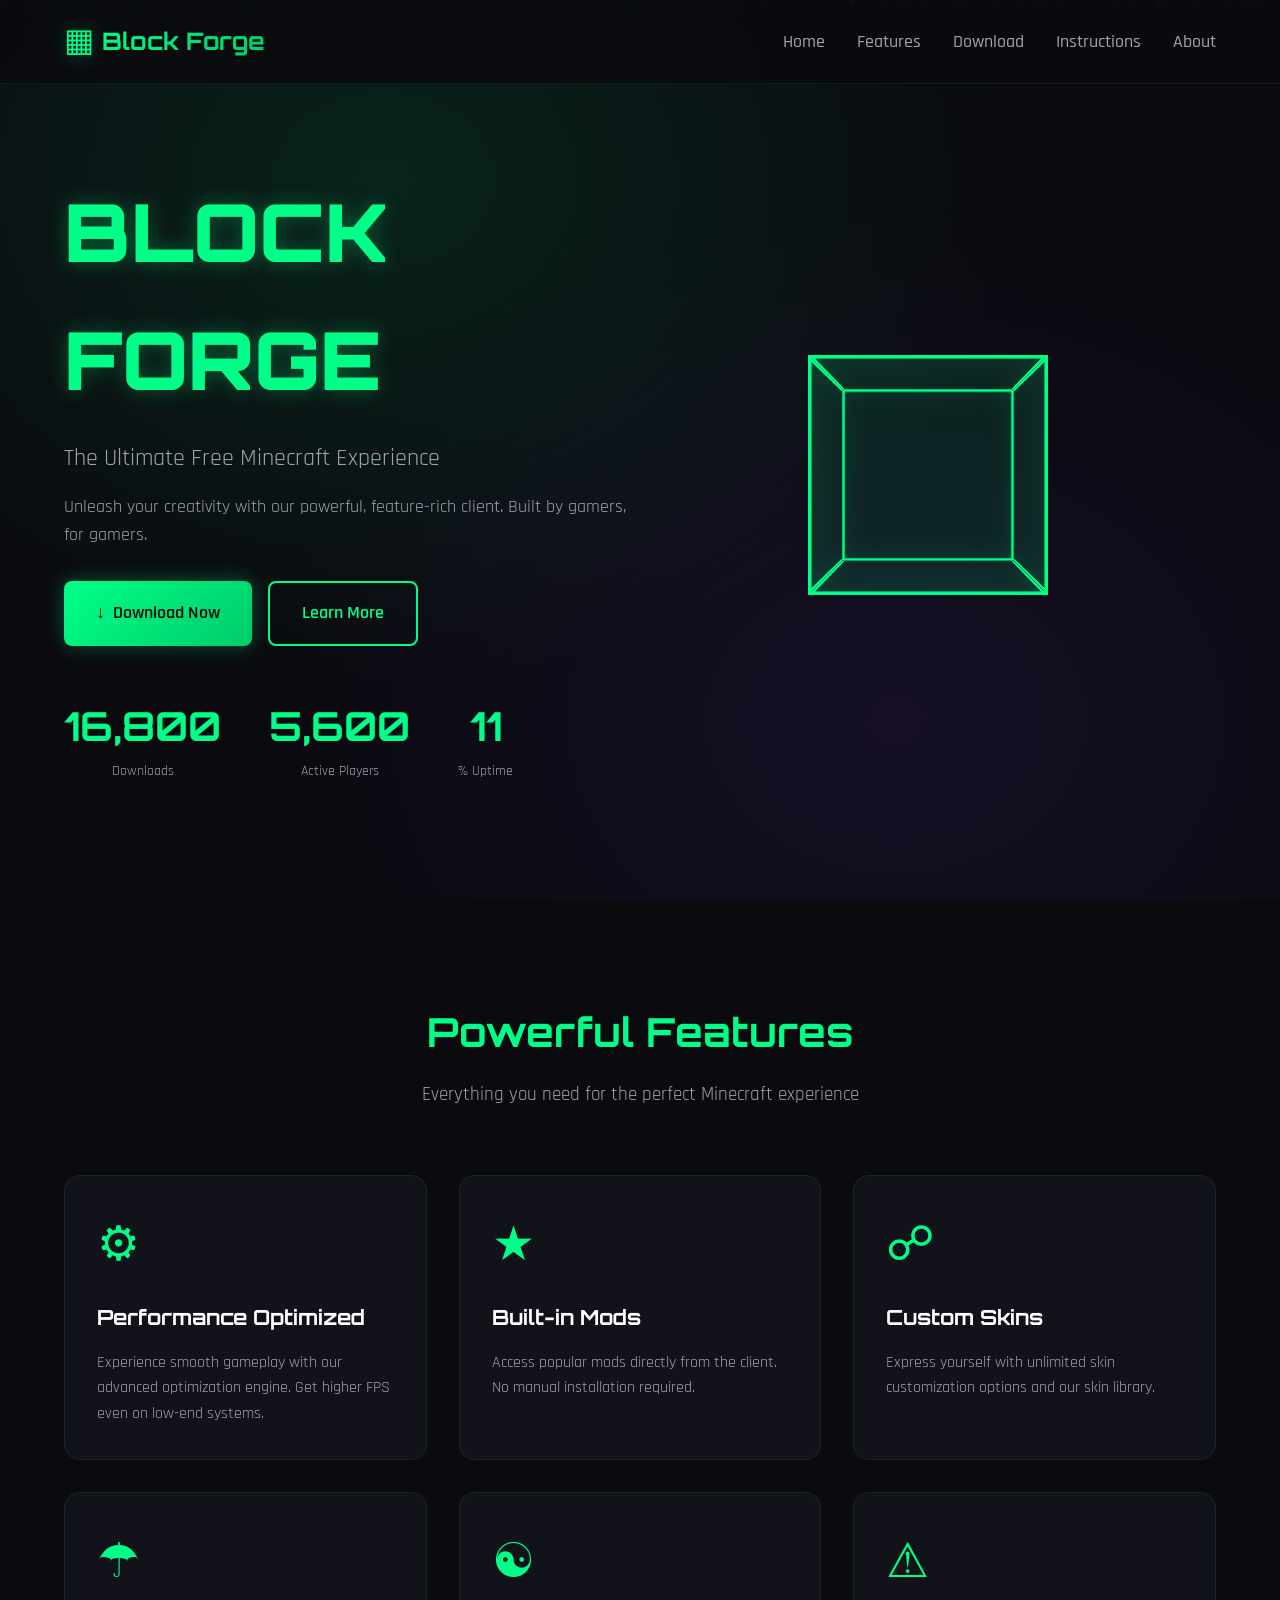
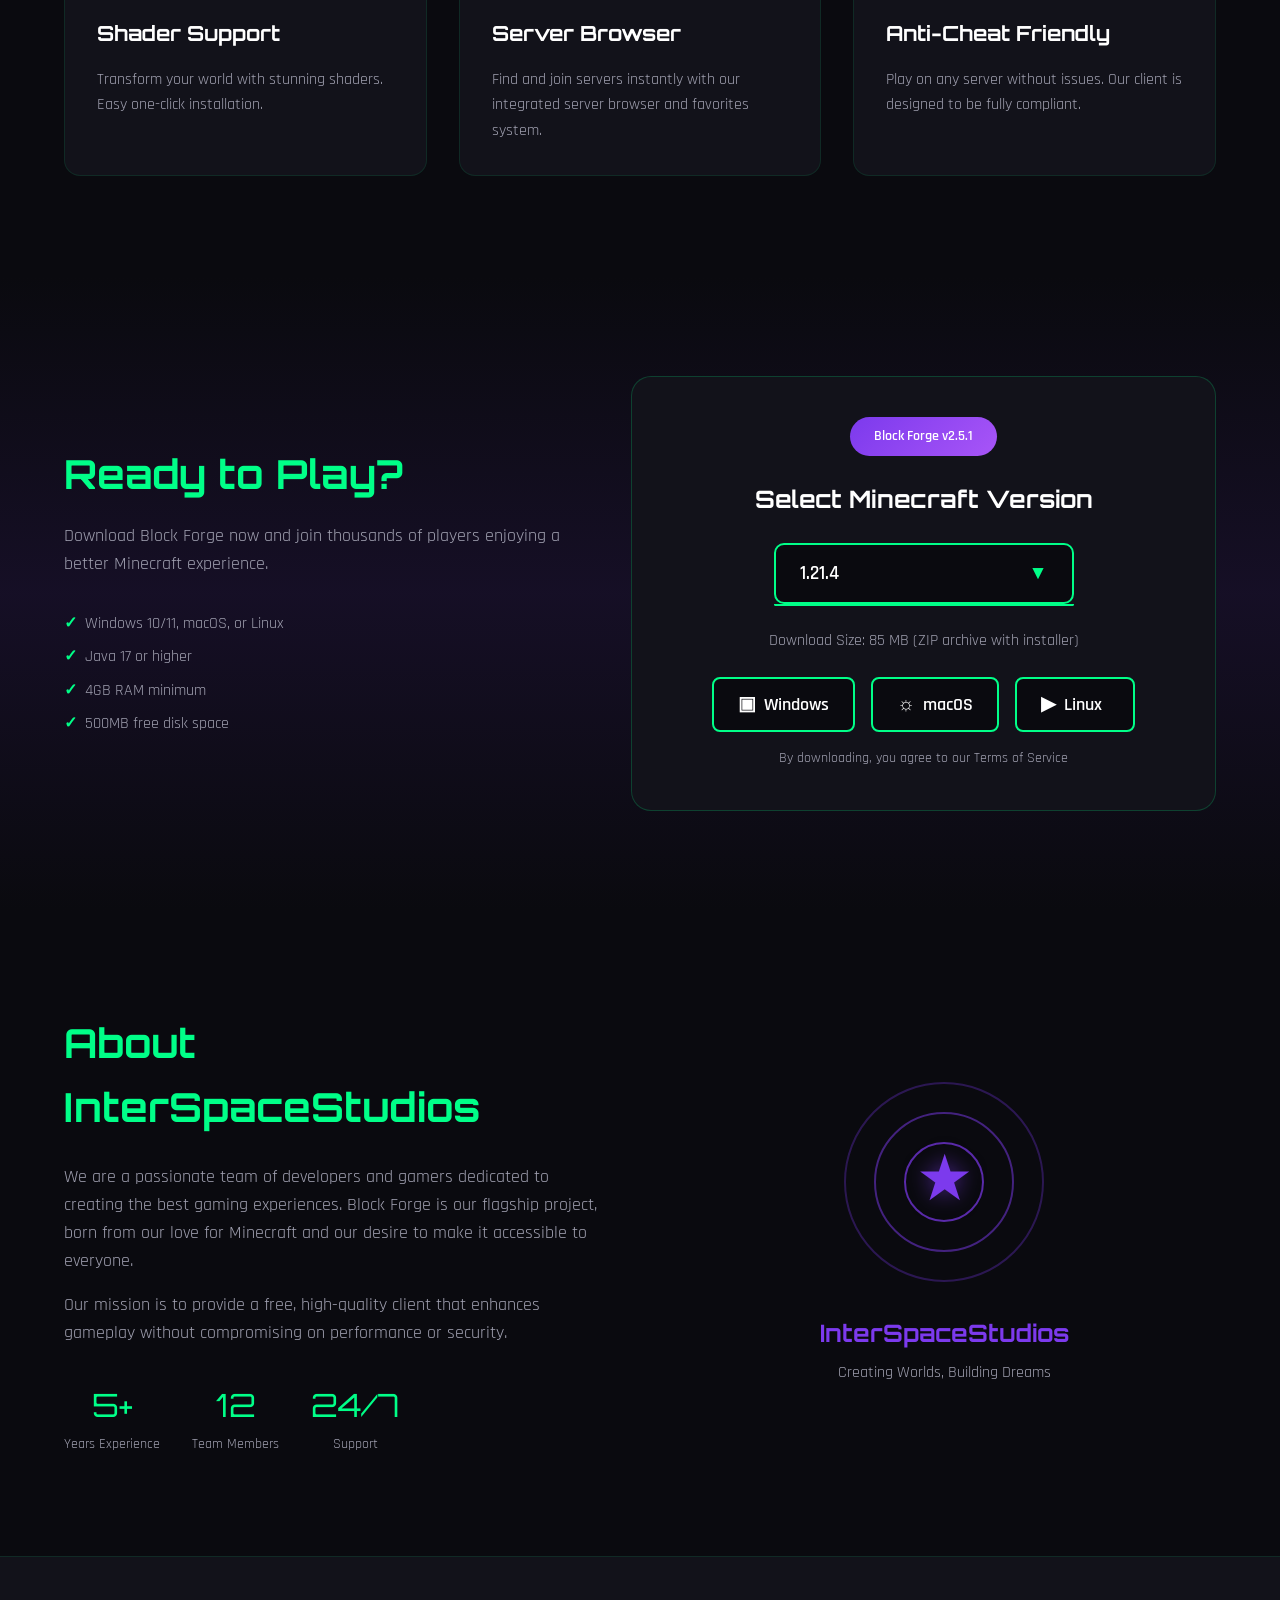
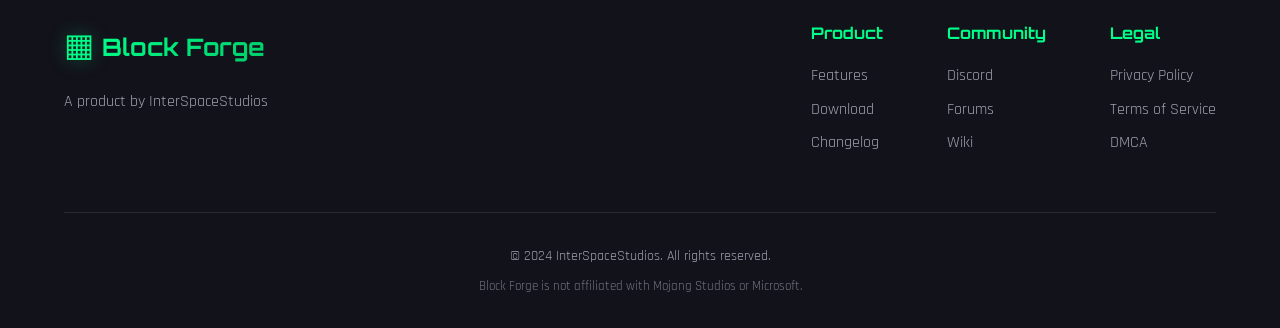
==== index.html @ 1bf1a65d "Rename BlockForge.html to index.html" ====
<!DOCTYPE html>
<html lang="en">
<head>
    <meta charset="UTF-8">
    <meta name="viewport" content="width=device-width, initial-scale=1.0">
    <title>Block Forge | Free Minecraft Client by InterSpaceStudios</title>
    <link rel="stylesheet" href="styles.css">
    <link href="https://fonts.googleapis.com/css2?family=Orbitron:wght@400;700;900&family=Rajdhani:wght@400;500;700&display=swap" rel="stylesheet">
</head>
<body>
    <div class="particles" id="particles"></div>

    <nav class="navbar">
        <div class="nav-brand">
            <div class="logo">
                <span class="logo-icon">&#9638;</span>
                <span class="logo-text">Block Forge</span>
            </div>
        </div>
        <ul class="nav-links">
            <li><a href="#home">Home</a></li>
            <li><a href="#features">Features</a></li>
            <li><a href="#download">Download</a></li>
            <li><a href="instructions.html">Instructions</a></li>
            <li><a href="#about">About</a></li>
        </ul>
        <button class="mobile-menu-btn" id="mobileMenuBtn">
            <span></span>
            <span></span>
            <span></span>
        </button>
    </nav>

    <section id="home" class="hero">
        <div class="hero-content">
            <h1 class="glitch" data-text="BLOCK FORGE">BLOCK FORGE</h1>
            <p class="tagline">The Ultimate Free Minecraft Experience</p>
            <p class="description">Unleash your creativity with our powerful, feature-rich client. Built by gamers, for gamers.</p>
            <div class="cta-buttons">
                <a href="#download" class="btn btn-primary">
                    <span class="btn-icon">&#8595;</span>
                    Download Now
                </a>
                <a href="#features" class="btn btn-secondary">Learn More</a>
            </div>
            <div class="stats">
                <div class="stat">
                    <span class="stat-number" data-target="150000">0</span>
                    <span class="stat-label">Downloads</span>
                </div>
                <div class="stat">
                    <span class="stat-number" data-target="50000">0</span>
                    <span class="stat-label">Active Players</span>
                </div>
                <div class="stat">
                    <span class="stat-number" data-target="99">0</span>
                    <span class="stat-label">% Uptime</span>
                </div>
            </div>
        </div>
        <div class="hero-visual">
            <div class="cube-container">
                <div class="cube">
                    <div class="cube-face front"></div>
                    <div class="cube-face back"></div>
                    <div class="cube-face right"></div>
                    <div class="cube-face left"></div>
                    <div class="cube-face top"></div>
                    <div class="cube-face bottom"></div>
                </div>
            </div>
        </div>
    </section>

    <section id="features" class="features">
        <div class="section-header">
            <h2>Powerful Features</h2>
            <p>Everything you need for the perfect Minecraft experience</p>
        </div>
        <div class="features-grid">
            <div class="feature-card">
                <div class="feature-icon">&#9881;</div>
                <h3>Performance Optimized</h3>
                <p>Experience smooth gameplay with our advanced optimization engine. Get higher FPS even on low-end systems.</p>
            </div>
            <div class="feature-card">
                <div class="feature-icon">&#9733;</div>
                <h3>Built-in Mods</h3>
                <p>Access popular mods directly from the client. No manual installation required.</p>
            </div>
            <div class="feature-card">
                <div class="feature-icon">&#9741;</div>
                <h3>Custom Skins</h3>
                <p>Express yourself with unlimited skin customization options and our skin library.</p>
            </div>
            <div class="feature-card">
                <div class="feature-icon">&#9730;</div>
                <h3>Shader Support</h3>
                <p>Transform your world with stunning shaders. Easy one-click installation.</p>
            </div>
            <div class="feature-card">
                <div class="feature-icon">&#9775;</div>
                <h3>Server Browser</h3>
                <p>Find and join servers instantly with our integrated server browser and favorites system.</p>
            </div>
            <div class="feature-card">
                <div class="feature-icon">&#9888;</div>
                <h3>Anti-Cheat Friendly</h3>
                <p>Play on any server without issues. Our client is designed to be fully compliant.</p>
            </div>
        </div>
    </section>

    <section id="download" class="download">
        <div class="download-container">
            <div class="download-info">
                <h2>Ready to Play?</h2>
                <p>Download Block Forge now and join thousands of players enjoying a better Minecraft experience.</p>
                <ul class="requirements">
                    <li><span>&#10003;</span> Windows 10/11, macOS, or Linux</li>
                    <li><span>&#10003;</span> Java 17 or higher</li>
                    <li><span>&#10003;</span> 4GB RAM minimum</li>
                    <li><span>&#10003;</span> 500MB free disk space</li>
                </ul>
            </div>
            <div class="download-card">
                <div class="version-badge">Block Forge v2.5.1</div>
                <h3>Select Minecraft Version</h3>

                <div class="version-selector">
                    <div class="version-dropdown" id="versionDropdown">
                        <button class="version-selected" id="versionSelected">
                            <span class="version-text">1.21.4</span>
                            <span class="dropdown-arrow">&#9660;</span>
                        </button>
                        <div class="version-options" id="versionOptions">
                            <div class="version-category">
                                <span class="category-label">Latest Releases</span>
                                <div class="version-option selected" data-version="1.21.4">1.21.4 <span class="tag new">NEW</span></div>
                                <div class="version-option" data-version="1.21.3">1.21.3</div>
                                <div class="version-option" data-version="1.21.2">1.21.2</div>
                                <div class="version-option" data-version="1.21.1">1.21.1</div>
                                <div class="version-option" data-version="1.21">1.21</div>
                            </div>
                            <div class="version-category">
                                <span class="category-label">1.20.x</span>
                                <div class="version-option" data-version="1.20.6">1.20.6</div>
                                <div class="version-option" data-version="1.20.4">1.20.4 <span class="tag popular">POPULAR</span></div>
                                <div class="version-option" data-version="1.20.2">1.20.2</div>
                                <div class="version-option" data-version="1.20.1">1.20.1</div>
                                <div class="version-option" data-version="1.20">1.20</div>
                            </div>
                            <div class="version-category">
                                <span class="category-label">1.19.x</span>
                                <div class="version-option" data-version="1.19.4">1.19.4</div>
                                <div class="version-option" data-version="1.19.3">1.19.3</div>
                                <div class="version-option" data-version="1.19.2">1.19.2 <span class="tag popular">POPULAR</span></div>
                                <div class="version-option" data-version="1.19.1">1.19.1</div>
                                <div class="version-option" data-version="1.19">1.19</div>
                            </div>
                            <div class="version-category">
                                <span class="category-label">1.18.x</span>
                                <div class="version-option" data-version="1.18.2">1.18.2</div>
                                <div class="version-option" data-version="1.18.1">1.18.1</div>
                                <div class="version-option" data-version="1.18">1.18</div>
                            </div>
                            <div class="version-category">
                                <span class="category-label">1.17.x</span>
                                <div class="version-option" data-version="1.17.1">1.17.1</div>
                                <div class="version-option" data-version="1.17">1.17</div>
                            </div>
                            <div class="version-category">
                                <span class="category-label">1.16.x</span>
                                <div class="version-option" data-version="1.16.5">1.16.5 <span class="tag popular">POPULAR</span></div>
                                <div class="version-option" data-version="1.16.4">1.16.4</div>
                                <div class="version-option" data-version="1.16.3">1.16.3</div>
                                <div class="version-option" data-version="1.16.2">1.16.2</div>
                                <div class="version-option" data-version="1.16.1">1.16.1</div>
                            </div>
                            <div class="version-category">
                                <span class="category-label">Legacy Versions</span>
                                <div class="version-option" data-version="1.15.2">1.15.2</div>
                                <div class="version-option" data-version="1.14.4">1.14.4</div>
                                <div class="version-option" data-version="1.12.2">1.12.2 <span class="tag popular">POPULAR</span></div>
                                <div class="version-option" data-version="1.8.9">1.8.9 <span class="tag classic">CLASSIC</span></div>
                                <div class="version-option" data-version="1.7.10">1.7.10 <span class="tag classic">CLASSIC</span></div>
                            </div>
                        </div>
                    </div>
                </div>

                <p class="file-size">Download Size: 85 MB (ZIP archive with installer)</p>

                <div class="download-buttons">
                    <button class="btn btn-download" data-os="windows">
                        <span class="os-icon">&#9635;</span>
                        Windows
                    </button>
                    <button class="btn btn-download" data-os="mac">
                        <span class="os-icon">&#9788;</span>
                        macOS
                    </button>
                    <button class="btn btn-download" data-os="linux">
                        <span class="os-icon">&#9654;</span>
                        Linux
                    </button>
                </div>
                <p class="download-note">By downloading, you agree to our Terms of Service</p>
            </div>
        </div>
    </section>

    <section id="about" class="about">
        <div class="about-content">
            <div class="about-text">
                <h2>About InterSpaceStudios</h2>
                <p>We are a passionate team of developers and gamers dedicated to creating the best gaming experiences. Block Forge is our flagship project, born from our love for Minecraft and our desire to make it accessible to everyone.</p>
                <p>Our mission is to provide a free, high-quality client that enhances gameplay without compromising on performance or security.</p>
                <div class="team-stats">
                    <div class="team-stat">
                        <span class="number">5+</span>
                        <span class="label">Years Experience</span>
                    </div>
                    <div class="team-stat">
                        <span class="number">12</span>
                        <span class="label">Team Members</span>
                    </div>
                    <div class="team-stat">
                        <span class="number">24/7</span>
                        <span class="label">Support</span>
                    </div>
                </div>
            </div>
            <div class="about-visual">
                <div class="studio-logo">
                    <div class="orbit-ring"></div>
                    <div class="orbit-ring"></div>
                    <div class="orbit-ring"></div>
                    <span class="studio-icon">&#9733;</span>
                </div>
                <h3>InterSpaceStudios</h3>
                <p>Creating Worlds, Building Dreams</p>
            </div>
        </div>
    </section>

    <footer class="footer">
        <div class="footer-content">
            <div class="footer-brand">
                <div class="logo">
                    <span class="logo-icon">&#9638;</span>
                    <span class="logo-text">Block Forge</span>
                </div>
                <p>A product by InterSpaceStudios</p>
            </div>
            <div class="footer-links">
                <div class="footer-column">
                    <h4>Product</h4>
                    <a href="#features">Features</a>
                    <a href="#download">Download</a>
                    <a href="#" class="unavailable-link" data-message="Sorry, can't open Changelog right now">Changelog</a>
                </div>
                <div class="footer-column">
                    <h4>Community</h4>
                    <a href="#" class="unavailable-link" data-message="Sorry, can't open Discord right now">Discord</a>
                    <a href="#" class="unavailable-link" data-message="Sorry, can't open Forums right now">Forums</a>
                    <a href="#" class="unavailable-link" data-message="Sorry, can't open Wiki right now">Wiki</a>
                </div>
                <div class="footer-column">
                    <h4>Legal</h4>
                    <a href="#" class="unavailable-link" data-message="Sorry, can't open Privacy Policy right now">Privacy Policy</a>
                    <a href="#" class="unavailable-link" data-message="Sorry, can't open Terms of Service right now">Terms of Service</a>
                    <a href="#" class="unavailable-link" data-message="Sorry, can't open DMCA right now">DMCA</a>
                </div>
            </div>
        </div>
        <div class="footer-bottom">
            <p>&copy; 2024 InterSpaceStudios. All rights reserved.</p>
            <p class="disclaimer">Block Forge is not affiliated with Mojang Studios or Microsoft.</p>
        </div>
    </footer>

    <div class="error-modal" id="errorModal">
        <div class="error-modal-content">
            <button class="modal-close" id="errorModalClose">&times;</button>
            <div class="error-icon">&#9888;</div>
            <h3>Oops!</h3>
            <p id="errorMessage">Sorry, this feature is not available right now.</p>
            <button class="btn btn-primary" id="errorModalOk">OK</button>
        </div>
    </div>

    <div class="download-modal" id="downloadModal">
        <div class="modal-content">
            <button class="modal-close" id="modalClose">&times;</button>
            <div class="modal-icon">&#8595;</div>
            <h3>Preparing Download...</h3>
            <p id="downloadOS">Block Forge for Windows</p>
            <p id="downloadVersion">Minecraft 1.21.4</p>
            <div class="progress-bar">
                <div class="progress" id="downloadProgress"></div>
            </div>
            <p class="modal-note">Your download will begin automatically</p>
        </div>
    </div>

    <script src="script.js"></script>
</body>
</html>
---- styles.css ----
/* ===== Base Styles ===== */
* {
    margin: 0;
    padding: 0;
    box-sizing: border-box;
}

:root {
    --primary: #00ff88;
    --primary-dark: #00cc6a;
    --secondary: #7c3aed;
    --bg-dark: #0a0a0f;
    --bg-card: #12121a;
    --bg-card-hover: #1a1a25;
    --text-primary: #ffffff;
    --text-secondary: #a0a0b0;
    --gradient-1: linear-gradient(135deg, #00ff88 0%, #00cc6a 100%);
    --gradient-2: linear-gradient(135deg, #7c3aed 0%, #a855f7 100%);
    --glow: 0 0 20px rgba(0, 255, 136, 0.3);
}

html {
    scroll-behavior: smooth;
}

body {
    font-family: 'Rajdhani', sans-serif;
    background-color: var(--bg-dark);
    color: var(--text-primary);
    line-height: 1.6;
    overflow-x: hidden;
}

/* ===== Particles Background ===== */
.particles {
    position: fixed;
    top: 0;
    left: 0;
    width: 100%;
    height: 100%;
    pointer-events: none;
    z-index: 0;
    overflow: hidden;
}

.particle {
    position: absolute;
    width: 4px;
    height: 4px;
    background: var(--primary);
    opacity: 0.3;
    animation: float 15s infinite;
}

@keyframes float {
    0%, 100% {
        transform: translateY(100vh) rotate(0deg);
        opacity: 0;
    }
    10% {
        opacity: 0.3;
    }
    90% {
        opacity: 0.3;
    }
    100% {
        transform: translateY(-100vh) rotate(720deg);
        opacity: 0;
    }
}

/* ===== Navigation ===== */
.navbar {
    position: fixed;
    top: 0;
    left: 0;
    right: 0;
    display: flex;
    justify-content: space-between;
    align-items: center;
    padding: 1rem 5%;
    background: rgba(10, 10, 15, 0.9);
    backdrop-filter: blur(10px);
    z-index: 1000;
    border-bottom: 1px solid rgba(0, 255, 136, 0.1);
}

.logo {
    display: flex;
    align-items: center;
    gap: 0.5rem;
}

.logo-icon {
    font-size: 2rem;
    color: var(--primary);
    text-shadow: var(--glow);
}

.logo-text {
    font-family: 'Orbitron', sans-serif;
    font-size: 1.5rem;
    font-weight: 700;
    background: var(--gradient-1);
    -webkit-background-clip: text;
    -webkit-text-fill-color: transparent;
    background-clip: text;
}

.nav-links {
    display: flex;
    list-style: none;
    gap: 2rem;
}

.nav-links a {
    color: var(--text-secondary);
    text-decoration: none;
    font-weight: 500;
    font-size: 1.1rem;
    transition: all 0.3s ease;
    position: relative;
}

.nav-links a:hover {
    color: var(--primary);
}

.nav-links a::after {
    content: '';
    position: absolute;
    bottom: -5px;
    left: 0;
    width: 0;
    height: 2px;
    background: var(--primary);
    transition: width 0.3s ease;
}

.nav-links a:hover::after {
    width: 100%;
}

.mobile-menu-btn {
    display: none;
    flex-direction: column;
    gap: 5px;
    background: none;
    border: none;
    cursor: pointer;
    padding: 5px;
}

.mobile-menu-btn span {
    width: 25px;
    height: 3px;
    background: var(--primary);
    transition: all 0.3s ease;
}

/* ===== Hero Section ===== */
.hero {
    min-height: 100vh;
    display: flex;
    align-items: center;
    justify-content: space-between;
    padding: 100px 5% 50px;
    position: relative;
    overflow: hidden;
}

.hero::before {
    content: '';
    position: absolute;
    top: 0;
    left: 0;
    right: 0;
    bottom: 0;
    background: radial-gradient(ellipse at 30% 20%, rgba(0, 255, 136, 0.1) 0%, transparent 50%),
                radial-gradient(ellipse at 70% 80%, rgba(124, 58, 237, 0.1) 0%, transparent 50%);
    z-index: -1;
}

.hero-content {
    flex: 1;
    max-width: 600px;
}

.glitch {
    font-family: 'Orbitron', sans-serif;
    font-size: clamp(3rem, 8vw, 5rem);
    font-weight: 900;
    color: var(--primary);
    text-shadow: var(--glow);
    position: relative;
    animation: glitch 2s infinite;
}

@keyframes glitch {
    0%, 90%, 100% {
        text-shadow: var(--glow);
    }
    92% {
        text-shadow: -2px 0 #ff0080, 2px 0 #00ffff;
    }
    94% {
        text-shadow: 2px 0 #ff0080, -2px 0 #00ffff;
    }
    96% {
        text-shadow: var(--glow);
    }
    98% {
        text-shadow: -1px 0 #ff0080, 1px 0 #00ffff;
    }
}

.tagline {
    font-size: 1.5rem;
    color: var(--text-secondary);
    margin: 1rem 0;
}

.description {
    font-size: 1.1rem;
    color: var(--text-secondary);
    margin-bottom: 2rem;
}

.cta-buttons {
    display: flex;
    gap: 1rem;
    margin-bottom: 3rem;
}

.btn {
    display: inline-flex;
    align-items: center;
    gap: 0.5rem;
    padding: 1rem 2rem;
    border-radius: 8px;
    font-family: 'Rajdhani', sans-serif;
    font-size: 1.1rem;
    font-weight: 600;
    text-decoration: none;
    cursor: pointer;
    transition: all 0.3s ease;
    border: none;
}

.btn-primary {
    background: var(--gradient-1);
    color: var(--bg-dark);
    box-shadow: var(--glow);
}

.btn-primary:hover {
    transform: translateY(-3px);
    box-shadow: 0 10px 30px rgba(0, 255, 136, 0.4);
}

.btn-secondary {
    background: transparent;
    color: var(--primary);
    border: 2px solid var(--primary);
}

.btn-secondary:hover {
    background: rgba(0, 255, 136, 0.1);
    transform: translateY(-3px);
}

.stats {
    display: flex;
    gap: 3rem;
}

.stat {
    text-align: center;
}

.stat-number {
    display: block;
    font-family: 'Orbitron', sans-serif;
    font-size: 2.5rem;
    font-weight: 700;
    color: var(--primary);
}

.stat-label {
    font-size: 0.9rem;
    color: var(--text-secondary);
}

/* ===== 3D Cube ===== */
.hero-visual {
    flex: 1;
    display: flex;
    justify-content: center;
    align-items: center;
}

.cube-container {
    width: 200px;
    height: 200px;
    perspective: 600px;
}

.cube {
    width: 100%;
    height: 100%;
    position: relative;
    transform-style: preserve-3d;
    animation: rotateCube 10s infinite linear;
}

@keyframes rotateCube {
    0% { transform: rotateX(0deg) rotateY(0deg); }
    100% { transform: rotateX(360deg) rotateY(360deg); }
}

.cube-face {
    position: absolute;
    width: 200px;
    height: 200px;
    border: 3px solid var(--primary);
    background: rgba(0, 255, 136, 0.05);
    box-shadow: inset 0 0 30px rgba(0, 255, 136, 0.1);
}

.front { transform: translateZ(100px); }
.back { transform: rotateY(180deg) translateZ(100px); }
.right { transform: rotateY(90deg) translateZ(100px); }
.left { transform: rotateY(-90deg) translateZ(100px); }
.top { transform: rotateX(90deg) translateZ(100px); }
.bottom { transform: rotateX(-90deg) translateZ(100px); }

/* ===== Features Section ===== */
.features {
    padding: 100px 5%;
    position: relative;
}

.section-header {
    text-align: center;
    margin-bottom: 4rem;
}

.section-header h2 {
    font-family: 'Orbitron', sans-serif;
    font-size: 2.5rem;
    color: var(--primary);
    margin-bottom: 1rem;
}

.section-header p {
    color: var(--text-secondary);
    font-size: 1.2rem;
}

.features-grid {
    display: grid;
    grid-template-columns: repeat(auto-fit, minmax(300px, 1fr));
    gap: 2rem;
    max-width: 1200px;
    margin: 0 auto;
}

.feature-card {
    background: var(--bg-card);
    padding: 2rem;
    border-radius: 16px;
    border: 1px solid rgba(0, 255, 136, 0.1);
    transition: all 0.3s ease;
}

.feature-card:hover {
    background: var(--bg-card-hover);
    border-color: var(--primary);
    transform: translateY(-5px);
    box-shadow: 0 10px 40px rgba(0, 255, 136, 0.1);
}

.feature-icon {
    font-size: 3rem;
    color: var(--primary);
    margin-bottom: 1rem;
}

.feature-card h3 {
    font-family: 'Orbitron', sans-serif;
    font-size: 1.3rem;
    margin-bottom: 1rem;
}

.feature-card p {
    color: var(--text-secondary);
}

/* ===== Download Section ===== */
.download {
    padding: 100px 5%;
    background: linear-gradient(180deg, var(--bg-dark) 0%, rgba(124, 58, 237, 0.1) 50%, var(--bg-dark) 100%);
}

.download-container {
    display: flex;
    gap: 4rem;
    max-width: 1200px;
    margin: 0 auto;
    align-items: center;
}

.download-info {
    flex: 1;
}

.download-info h2 {
    font-family: 'Orbitron', sans-serif;
    font-size: 2.5rem;
    color: var(--primary);
    margin-bottom: 1rem;
}

.download-info > p {
    color: var(--text-secondary);
    font-size: 1.1rem;
    margin-bottom: 2rem;
}

.requirements {
    list-style: none;
}

.requirements li {
    display: flex;
    align-items: center;
    gap: 0.5rem;
    margin-bottom: 0.5rem;
    color: var(--text-secondary);
}

.requirements li span {
    color: var(--primary);
    font-weight: bold;
}

.download-card {
    flex: 1;
    background: var(--bg-card);
    padding: 2.5rem;
    border-radius: 20px;
    border: 1px solid rgba(0, 255, 136, 0.2);
    text-align: center;
}

.version-badge {
    display: inline-block;
    background: var(--gradient-2);
    padding: 0.5rem 1.5rem;
    border-radius: 50px;
    font-size: 0.9rem;
    font-weight: 600;
    margin-bottom: 1.5rem;
}

.download-card h3 {
    font-family: 'Orbitron', sans-serif;
    font-size: 1.5rem;
    margin-bottom: 1.5rem;
}

/* ===== Version Selector ===== */
.version-selector {
    margin-bottom: 1.5rem;
}

.version-dropdown {
    position: relative;
    width: 100%;
    max-width: 300px;
    margin: 0 auto;
}

.version-selected {
    width: 100%;
    display: flex;
    justify-content: space-between;
    align-items: center;
    padding: 1rem 1.5rem;
    background: var(--bg-dark);
    border: 2px solid var(--primary);
    border-radius: 10px;
    color: var(--text-primary);
    font-family: 'Rajdhani', sans-serif;
    font-size: 1.2rem;
    font-weight: 600;
    cursor: pointer;
    transition: all 0.3s ease;
}

.version-selected:hover {
    background: rgba(0, 255, 136, 0.1);
}

.dropdown-arrow {
    color: var(--primary);
    transition: transform 0.3s ease;
}

.version-dropdown.open .dropdown-arrow {
    transform: rotate(180deg);
}

.version-options {
    position: absolute;
    top: 100%;
    left: 0;
    right: 0;
    background: var(--bg-card);
    border: 2px solid var(--primary);
    border-top: none;
    border-radius: 0 0 10px 10px;
    max-height: 0;
    overflow: hidden;
    transition: max-height 0.3s ease;
    z-index: 100;
}

.version-dropdown.open .version-options {
    max-height: 400px;
    overflow-y: auto;
}

.version-options::-webkit-scrollbar {
    width: 8px;
}

.version-options::-webkit-scrollbar-track {
    background: var(--bg-dark);
}

.version-options::-webkit-scrollbar-thumb {
    background: var(--primary);
    border-radius: 4px;
}

.version-category {
    padding: 0.5rem 0;
    border-bottom: 1px solid rgba(0, 255, 136, 0.1);
}

.version-category:last-child {
    border-bottom: none;
}

.category-label {
    display: block;
    padding: 0.5rem 1rem;
    font-size: 0.8rem;
    color: var(--text-secondary);
    text-transform: uppercase;
    letter-spacing: 1px;
}

.version-option {
    display: flex;
    align-items: center;
    justify-content: space-between;
    padding: 0.8rem 1.5rem;
    cursor: pointer;
    transition: all 0.2s ease;
    font-size: 1.1rem;
}

.version-option:hover {
    background: rgba(0, 255, 136, 0.1);
    color: var(--primary);
}

.version-option.selected {
    background: rgba(0, 255, 136, 0.15);
    color: var(--primary);
}

.tag {
    font-size: 0.7rem;
    padding: 0.2rem 0.5rem;
    border-radius: 4px;
    font-weight: 600;
    text-transform: uppercase;
}

.tag.new {
    background: var(--primary);
    color: var(--bg-dark);
}

.tag.popular {
    background: var(--secondary);
    color: white;
}

.tag.classic {
    background: #f59e0b;
    color: var(--bg-dark);
}

.file-size {
    color: var(--text-secondary);
    margin-bottom: 1.5rem;
}

.download-buttons {
    display: flex;
    flex-wrap: wrap;
    gap: 1rem;
    justify-content: center;
    margin-bottom: 1rem;
}

.btn-download {
    background: var(--bg-dark);
    color: var(--text-primary);
    border: 2px solid var(--primary);
    padding: 0.8rem 1.5rem;
    min-width: 120px;
}

.btn-download:hover {
    background: var(--primary);
    color: var(--bg-dark);
}

.os-icon {
    font-size: 1.2rem;
}

.download-note {
    font-size: 0.85rem;
    color: var(--text-secondary);
}

/* ===== About Section ===== */
.about {
    padding: 100px 5%;
}

.about-content {
    display: flex;
    gap: 4rem;
    max-width: 1200px;
    margin: 0 auto;
    align-items: center;
}

.about-text {
    flex: 1;
}

.about-text h2 {
    font-family: 'Orbitron', sans-serif;
    font-size: 2.5rem;
    color: var(--primary);
    margin-bottom: 1.5rem;
}

.about-text p {
    color: var(--text-secondary);
    margin-bottom: 1rem;
    font-size: 1.1rem;
}

.team-stats {
    display: flex;
    gap: 2rem;
    margin-top: 2rem;
}

.team-stat {
    text-align: center;
}

.team-stat .number {
    display: block;
    font-family: 'Orbitron', sans-serif;
    font-size: 2rem;
    color: var(--primary);
}

.team-stat .label {
    font-size: 0.9rem;
    color: var(--text-secondary);
}

.about-visual {
    flex: 1;
    text-align: center;
}

.studio-logo {
    width: 200px;
    height: 200px;
    margin: 0 auto 2rem;
    position: relative;
    display: flex;
    align-items: center;
    justify-content: center;
}

.orbit-ring {
    position: absolute;
    border: 2px solid var(--secondary);
    border-radius: 50%;
    animation: orbit 10s linear infinite;
}

.orbit-ring:nth-child(1) {
    width: 100%;
    height: 100%;
    opacity: 0.3;
}

.orbit-ring:nth-child(2) {
    width: 70%;
    height: 70%;
    opacity: 0.5;
    animation-duration: 7s;
    animation-direction: reverse;
}

.orbit-ring:nth-child(3) {
    width: 40%;
    height: 40%;
    opacity: 0.7;
    animation-duration: 5s;
}

@keyframes orbit {
    0% { transform: rotate(0deg); }
    100% { transform: rotate(360deg); }
}

.studio-icon {
    font-size: 4rem;
    color: var(--secondary);
    z-index: 1;
    text-shadow: 0 0 20px rgba(124, 58, 237, 0.5);
}

.about-visual h3 {
    font-family: 'Orbitron', sans-serif;
    font-size: 1.5rem;
    color: var(--secondary);
    margin-bottom: 0.5rem;
}

.about-visual p {
    color: var(--text-secondary);
}

/* ===== Footer ===== */
.footer {
    background: var(--bg-card);
    padding: 4rem 5% 2rem;
    border-top: 1px solid rgba(0, 255, 136, 0.1);
}

.footer-content {
    display: flex;
    justify-content: space-between;
    max-width: 1200px;
    margin: 0 auto 3rem;
    gap: 2rem;
}

.footer-brand p {
    color: var(--text-secondary);
    margin-top: 1rem;
}

.footer-links {
    display: flex;
    gap: 4rem;
}

.footer-column h4 {
    color: var(--primary);
    margin-bottom: 1rem;
    font-family: 'Orbitron', sans-serif;
}

.footer-column a {
    display: block;
    color: var(--text-secondary);
    text-decoration: none;
    margin-bottom: 0.5rem;
    transition: color 0.3s ease;
}

.footer-column a:hover {
    color: var(--primary);
}

.footer-bottom {
    text-align: center;
    padding-top: 2rem;
    border-top: 1px solid rgba(255, 255, 255, 0.1);
}

.footer-bottom p {
    color: var(--text-secondary);
    font-size: 0.9rem;
}

.disclaimer {
    margin-top: 0.5rem;
    font-size: 0.8rem !important;
    opacity: 0.7;
}

/* ===== Download Modal ===== */
.download-modal {
    position: fixed;
    top: 0;
    left: 0;
    right: 0;
    bottom: 0;
    background: rgba(0, 0, 0, 0.9);
    display: flex;
    align-items: center;
    justify-content: center;
    z-index: 2000;
    opacity: 0;
    visibility: hidden;
    transition: all 0.3s ease;
}

.download-modal.active {
    opacity: 1;
    visibility: visible;
}

.modal-content {
    background: var(--bg-card);
    padding: 3rem;
    border-radius: 20px;
    border: 2px solid var(--primary);
    text-align: center;
    max-width: 400px;
    width: 90%;
    position: relative;
}

.modal-close {
    position: absolute;
    top: 1rem;
    right: 1rem;
    background: none;
    border: none;
    color: var(--text-secondary);
    font-size: 2rem;
    cursor: pointer;
    transition: color 0.3s ease;
}

.modal-close:hover {
    color: var(--primary);
}

.modal-icon {
    font-size: 4rem;
    color: var(--primary);
    animation: bounce 1s infinite;
}

@keyframes bounce {
    0%, 100% { transform: translateY(0); }
    50% { transform: translateY(-10px); }
}

.modal-content h3 {
    font-family: 'Orbitron', sans-serif;
    font-size: 1.5rem;
    margin: 1rem 0;
}

.modal-content #downloadOS {
    color: var(--text-secondary);
    margin-bottom: 0.5rem;
}

.modal-content #downloadVersion {
    color: var(--primary);
    font-weight: 600;
    margin-bottom: 1.5rem;
}

.progress-bar {
    width: 100%;
    height: 10px;
    background: var(--bg-dark);
    border-radius: 5px;
    overflow: hidden;
    margin-bottom: 1rem;
}

.progress {
    height: 100%;
    width: 0%;
    background: var(--gradient-1);
    border-radius: 5px;
    transition: width 0.1s linear;
}

.modal-note {
    font-size: 0.9rem;
    color: var(--text-secondary);
}

/* ===== Error Modal ===== */
.error-modal {
    position: fixed;
    top: 0;
    left: 0;
    right: 0;
    bottom: 0;
    background: rgba(0, 0, 0, 0.9);
    display: flex;
    align-items: center;
    justify-content: center;
    z-index: 2000;
    opacity: 0;
    visibility: hidden;
    transition: all 0.3s ease;
}

.error-modal.active {
    opacity: 1;
    visibility: visible;
}

.error-modal-content {
    background: var(--bg-card);
    padding: 2.5rem;
    border-radius: 20px;
    border: 2px solid #ff4757;
    text-align: center;
    max-width: 400px;
    width: 90%;
    position: relative;
    animation: shake 0.5s ease;
}

@keyframes shake {
    0%, 100% { transform: translateX(0); }
    10%, 30%, 50%, 70%, 90% { transform: translateX(-5px); }
    20%, 40%, 60%, 80% { transform: translateX(5px); }
}

.error-modal-content .modal-close {
    position: absolute;
    top: 1rem;
    right: 1rem;
    background: none;
    border: none;
    color: var(--text-secondary);
    font-size: 1.8rem;
    cursor: pointer;
    transition: color 0.3s ease;
}

.error-modal-content .modal-close:hover {
    color: #ff4757;
}

.error-icon {
    font-size: 4rem;
    color: #ff4757;
    margin-bottom: 1rem;
}

.error-modal-content h3 {
    font-family: 'Orbitron', sans-serif;
    font-size: 1.8rem;
    color: #ff4757;
    margin-bottom: 1rem;
}

.error-modal-content p {
    color: var(--text-secondary);
    font-size: 1.1rem;
    margin-bottom: 1.5rem;
    line-height: 1.6;
}

#errorModalOk {
    min-width: 120px;
}

/* ===== Responsive Design ===== */
@media (max-width: 968px) {
    .hero {
        flex-direction: column;
        text-align: center;
        padding-top: 120px;
    }

    .hero-content {
        max-width: 100%;
    }

    .cta-buttons {
        justify-content: center;
    }

    .stats {
        justify-content: center;
    }

    .hero-visual {
        margin-top: 3rem;
    }

    .download-container {
        flex-direction: column;
    }

    .about-content {
        flex-direction: column;
    }

    .footer-content {
        flex-direction: column;
        text-align: center;
    }

    .footer-links {
        justify-content: center;
        flex-wrap: wrap;
    }
}

@media (max-width: 768px) {
    .nav-links {
        display: none;
        position: absolute;
        top: 100%;
        left: 0;
        right: 0;
        background: var(--bg-dark);
        flex-direction: column;
        padding: 2rem;
        text-align: center;
        gap: 1rem;
        border-bottom: 1px solid rgba(0, 255, 136, 0.1);
    }

    .nav-links.active {
        display: flex;
    }

    .mobile-menu-btn {
        display: flex;
    }

    .mobile-menu-btn.active span:nth-child(1) {
        transform: rotate(45deg) translate(5px, 5px);
    }

    .mobile-menu-btn.active span:nth-child(2) {
        opacity: 0;
    }

    .mobile-menu-btn.active span:nth-child(3) {
        transform: rotate(-45deg) translate(7px, -6px);
    }

    .stats {
        flex-direction: column;
        gap: 1.5rem;
    }

    .team-stats {
        flex-direction: column;
    }

    .download-buttons {
        flex-direction: column;
    }

    .btn-download {
        width: 100%;
    }
}

@media (max-width: 480px) {
    .glitch {
        font-size: 2.5rem;
    }

    .section-header h2 {
        font-size: 2rem;
    }

    .cube-container {
        width: 150px;
        height: 150px;
    }

    .cube-face {
        width: 150px;
        height: 150px;
    }

    .front { transform: translateZ(75px); }
    .back { transform: rotateY(180deg) translateZ(75px); }
    .right { transform: rotateY(90deg) translateZ(75px); }
    .left { transform: rotateY(-90deg) translateZ(75px); }
    .top { transform: rotateX(90deg) translateZ(75px); }
    .bottom { transform: rotateX(-90deg) translateZ(75px); }
}
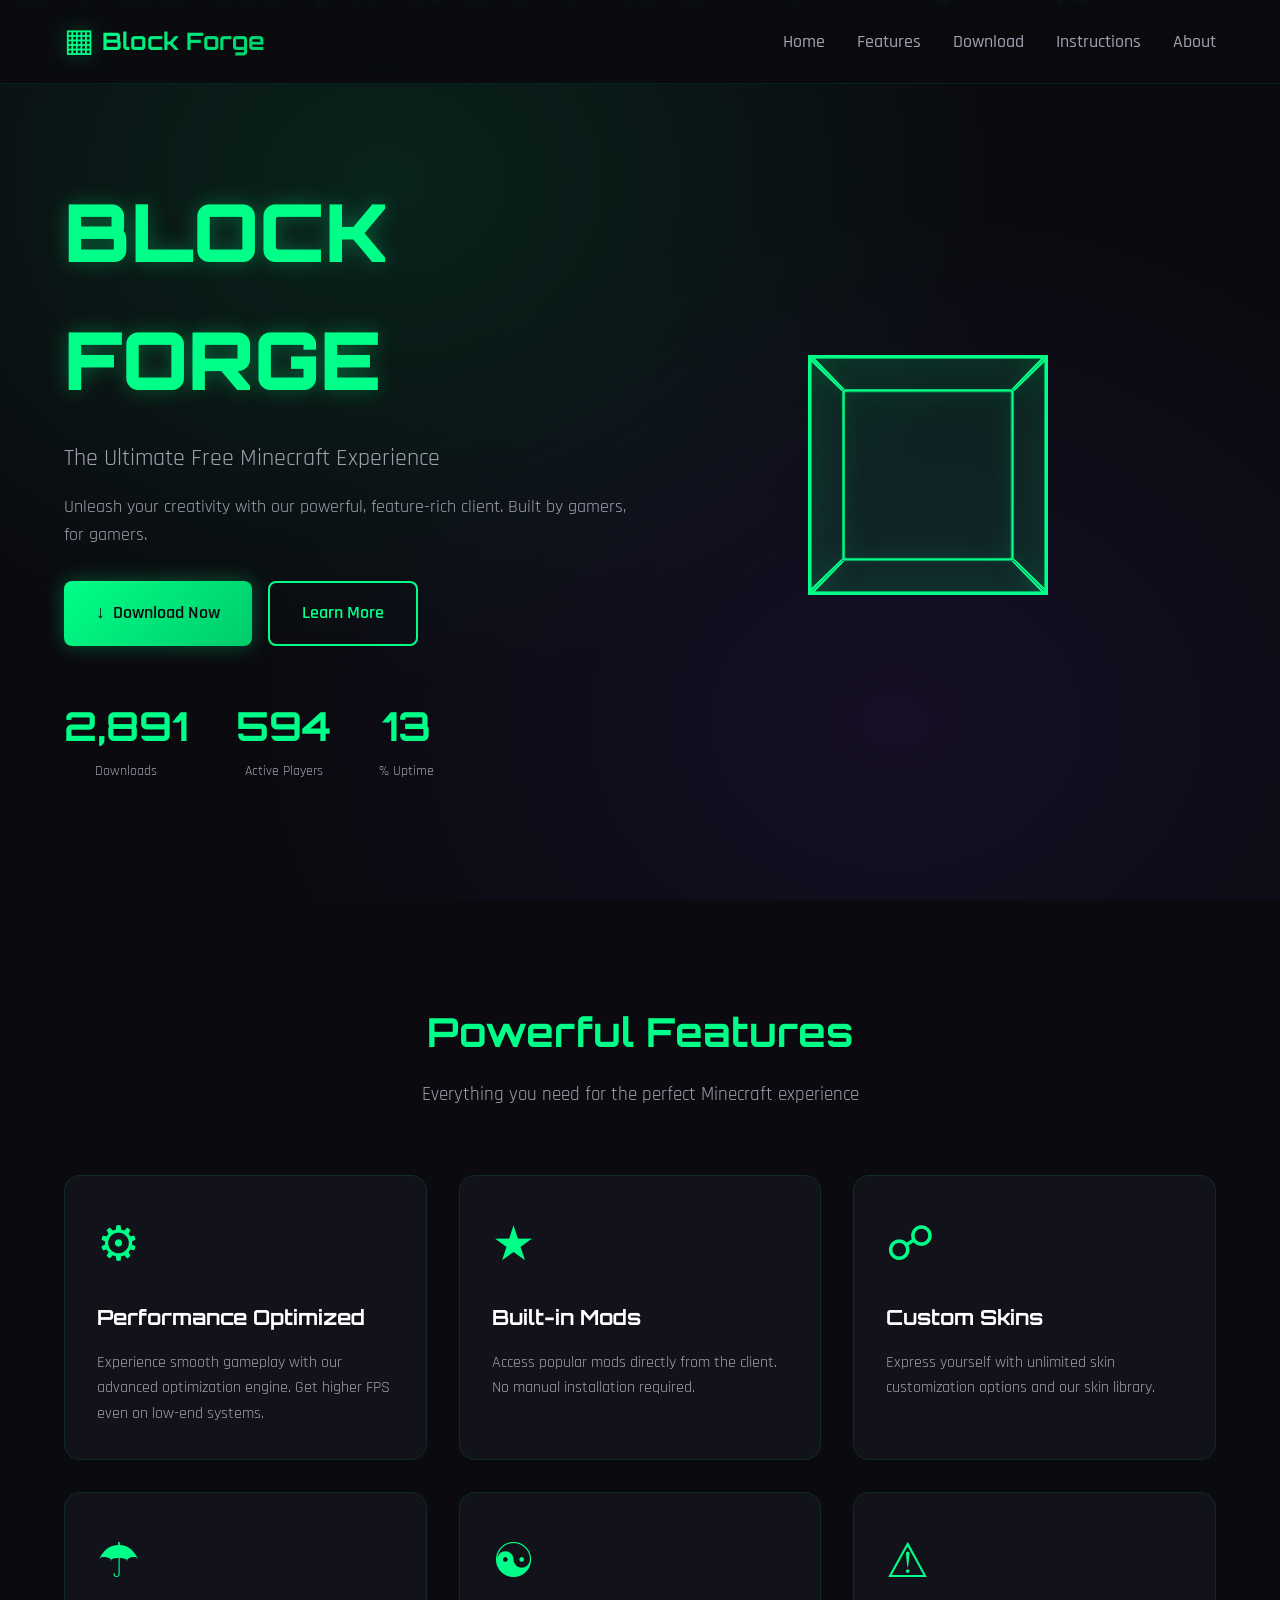
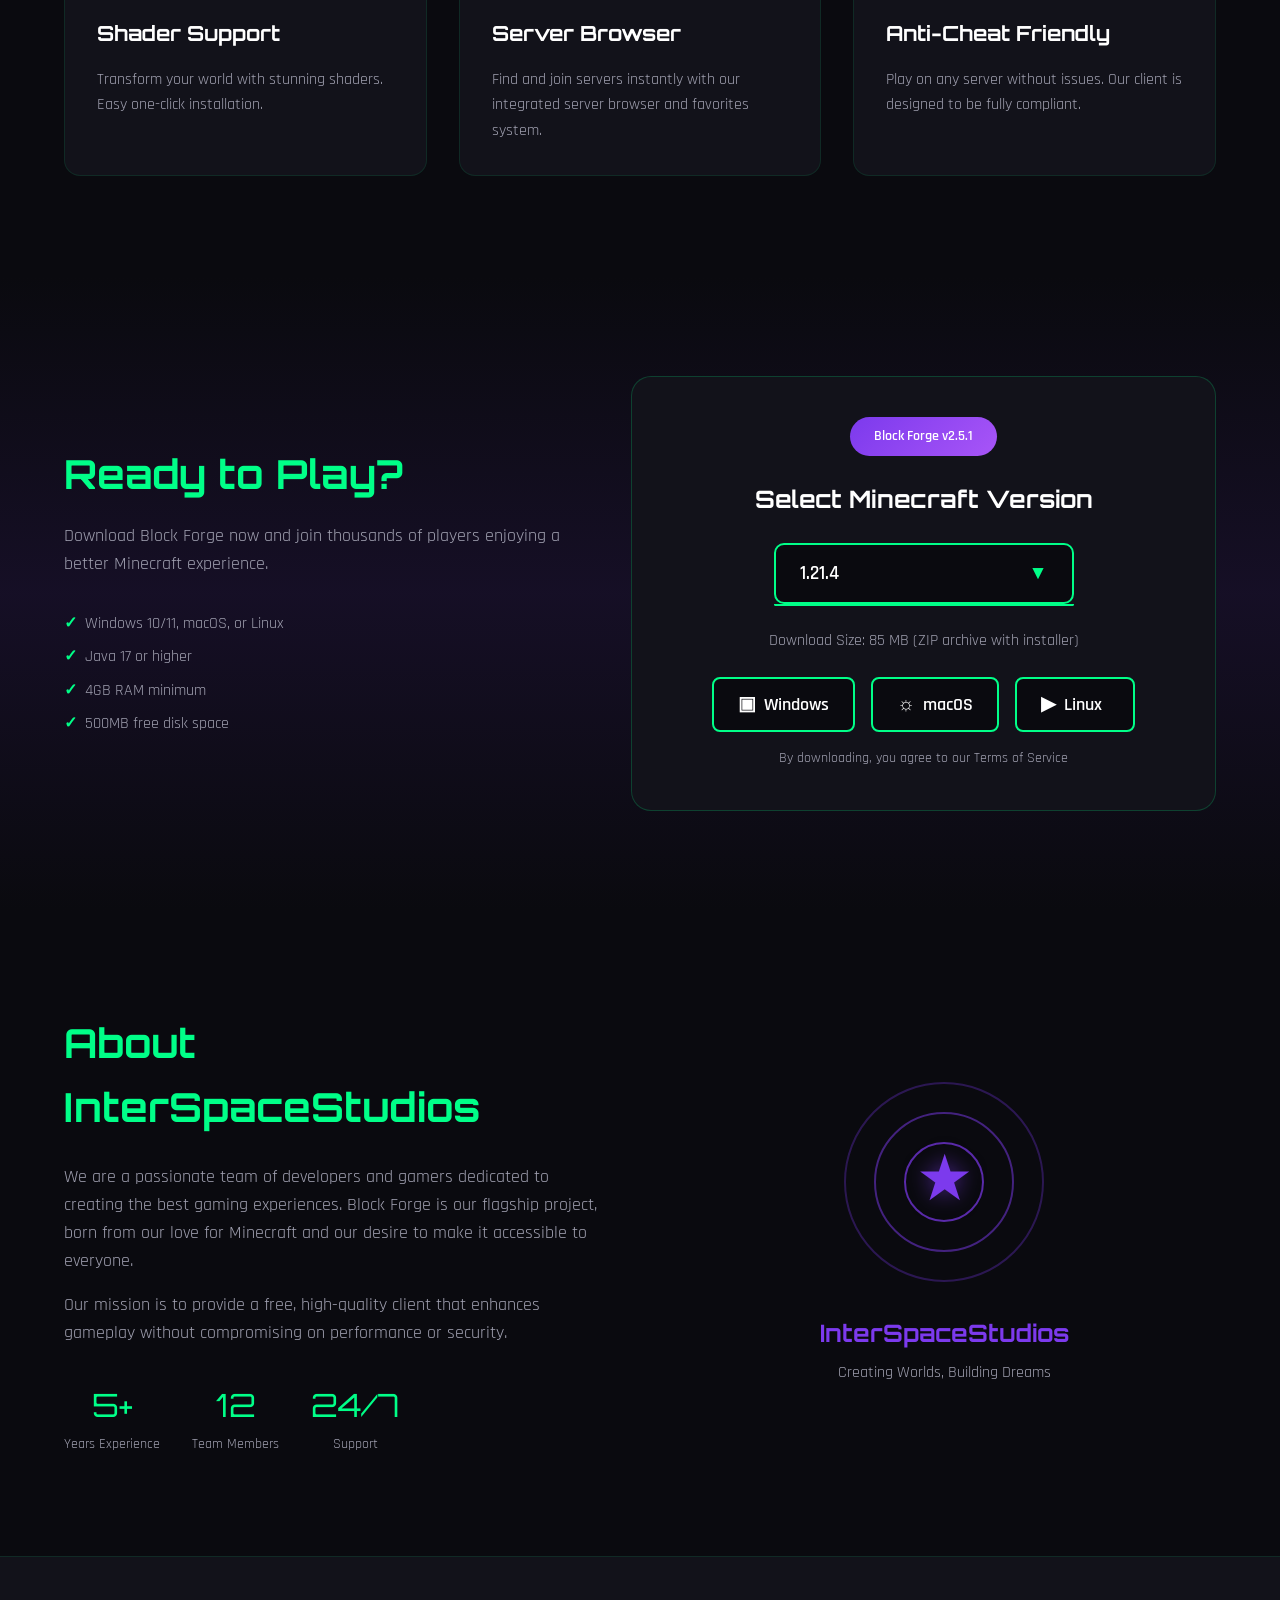
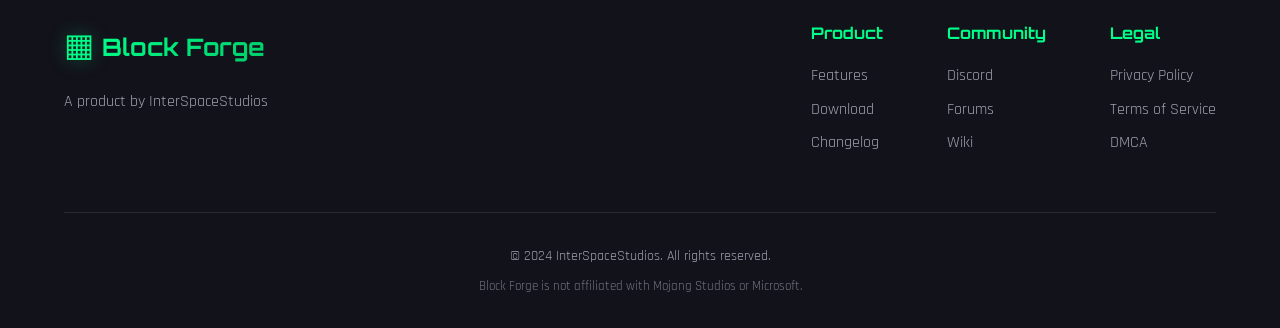
==== commit ccb5c5e4: "Update index.html" ====
--- a/index.html
+++ b/index.html
@@ -45,11 +45,11 @@
             </div>
             <div class="stats">
                 <div class="stat">
-                    <span class="stat-number" data-target="150000">0</span>
+                    <span class="stat-number" data-target="21260">0</span>
                     <span class="stat-label">Downloads</span>
                 </div>
                 <div class="stat">
-                    <span class="stat-number" data-target="50000">0</span>
+                    <span class="stat-number" data-target="4368">0</span>
                     <span class="stat-label">Active Players</span>
                 </div>
                 <div class="stat">
